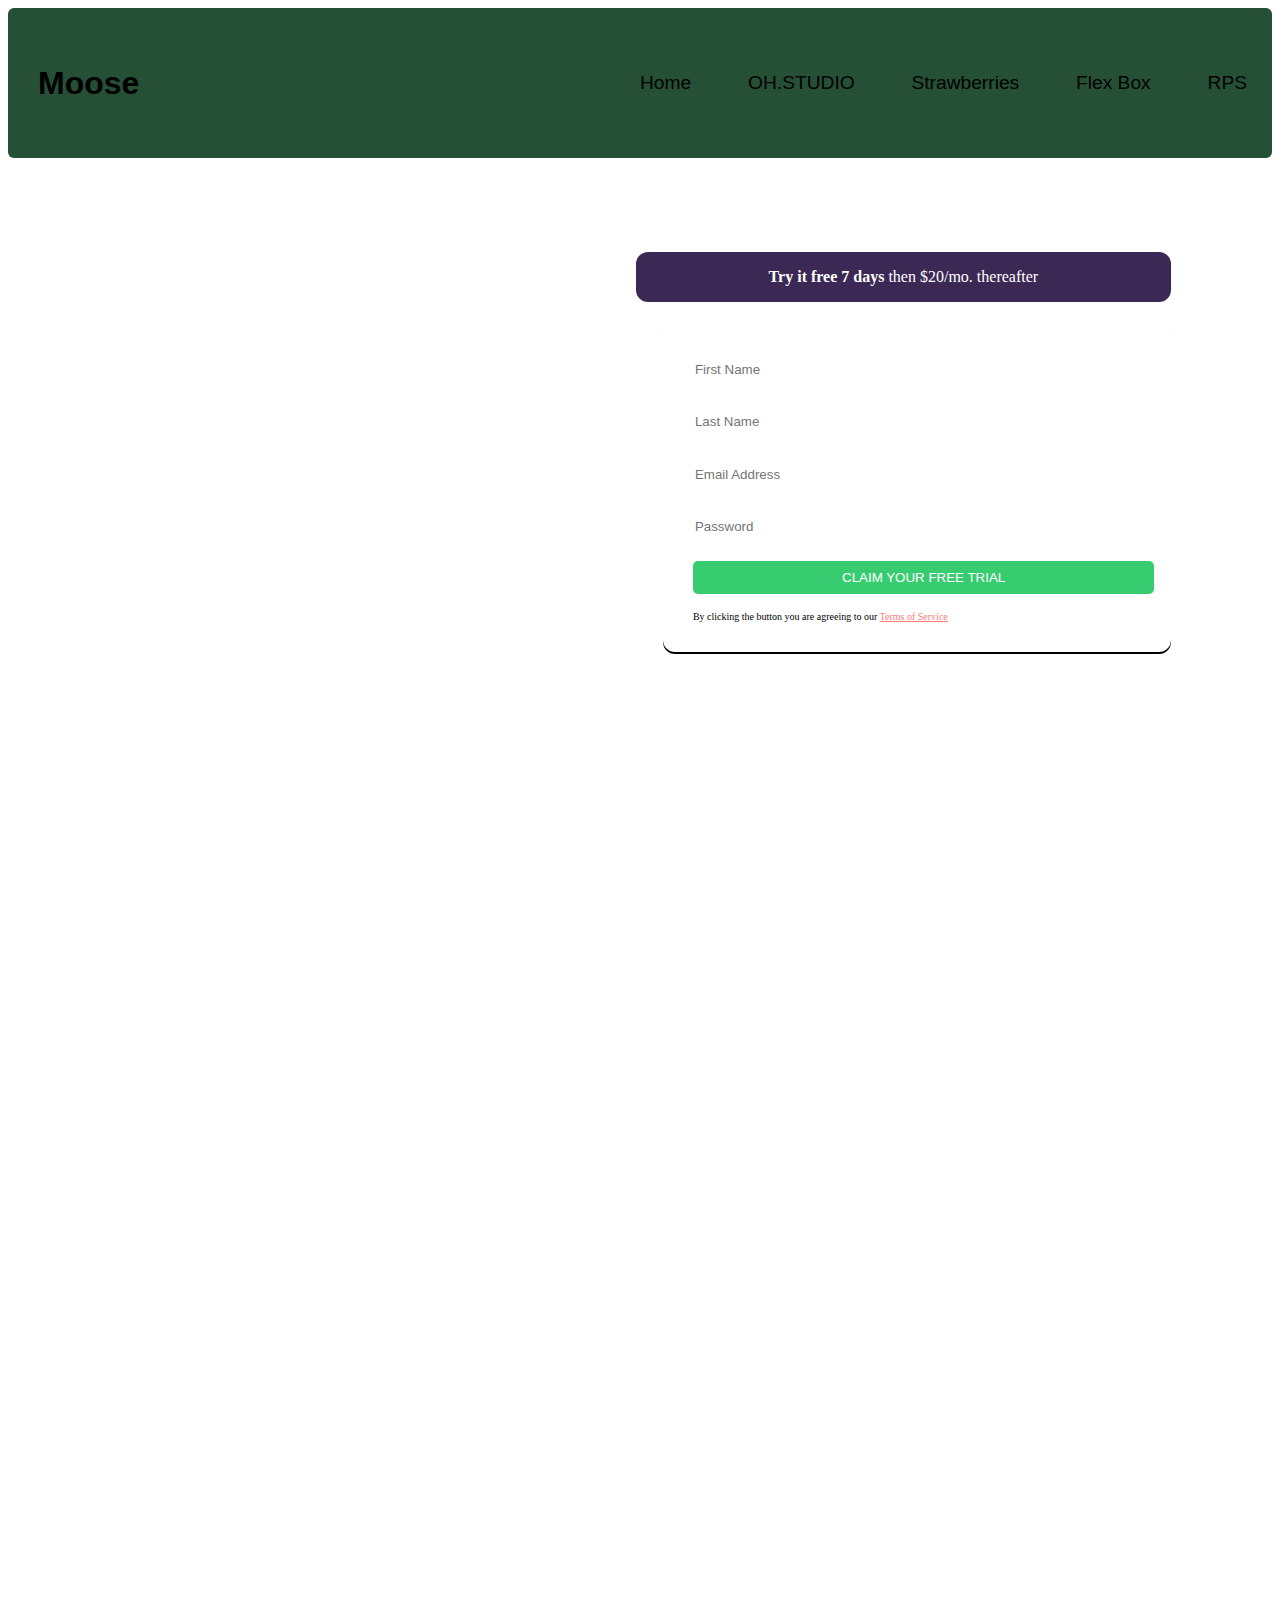
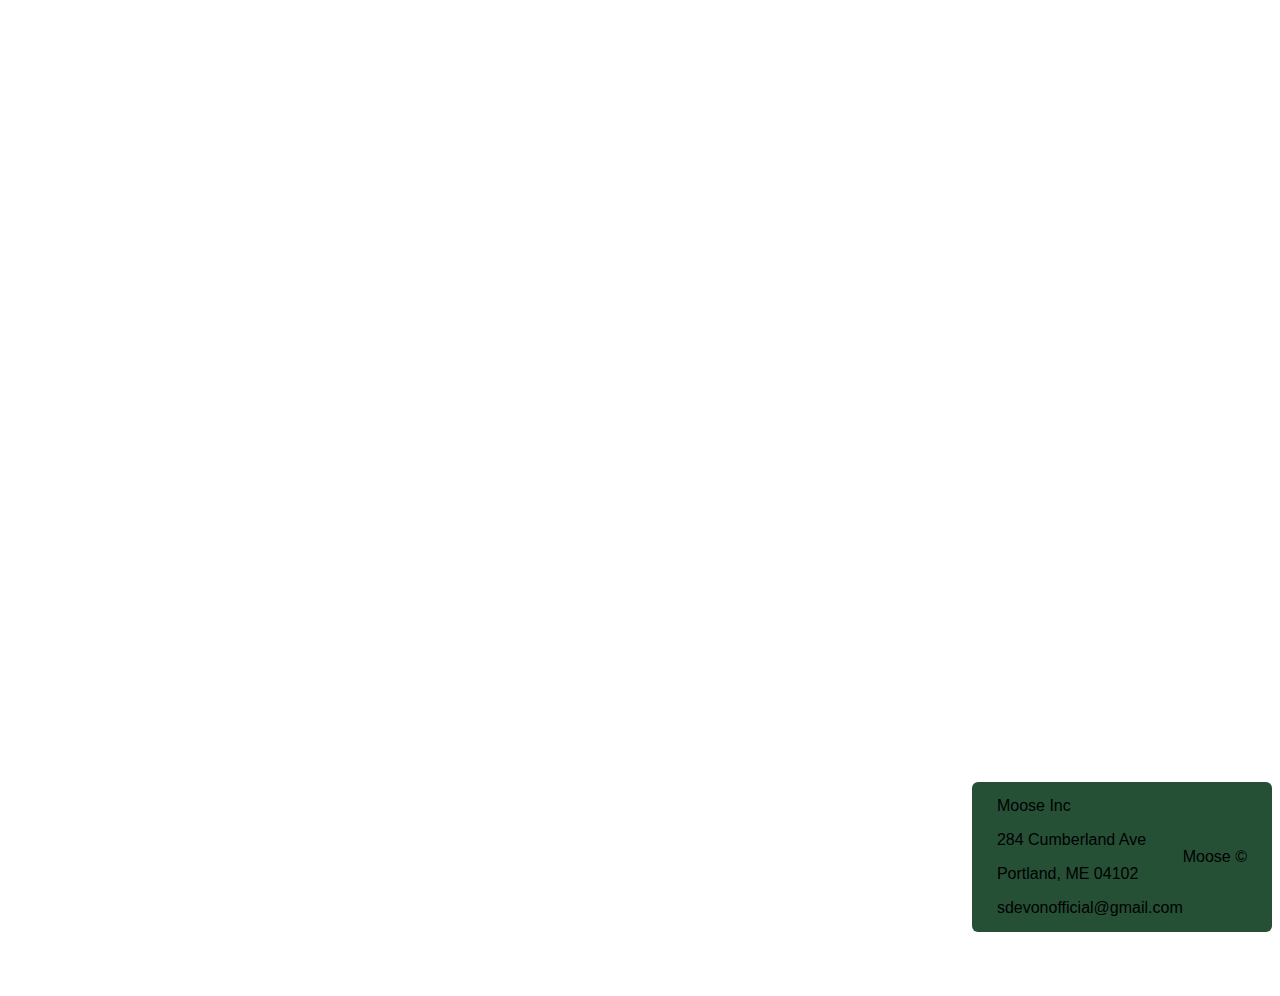
==== index.html @ e0a9e67e "yur" ====
<!DOCTYPE html>
<html lang="en">
<head>
     <meta charset="UTF-8">
     <meta name="viewport" content="width=device-width, initial-scale=1.0">
     <title>Home Page</title>
     <link rel="stylesheet" href="https://cdnjs.cloudflare.com/ajax/libs/font-awesome/6.4.2/css/all.min.css" integrity="sha512-z3gLpd7yknf1YoNbCzqRKc4qyor8gaKU1qmn+CShxbuBusANI9QpRohGBreCFkKxLhei6S9CQXFEbbKuqLg0DA==" crossorigin="anonymous" referrerpolicy="no-referrer" />
     <link rel="stylesheet" href="./css/index.css">
     <link href="https://fonts.googleapis.com/css2?family=Poppins:wght@400;500&display=swap" rel="stylesheet">
     <link href="https://fonts.googleapis.com/css2?family=Roboto:wght@300&family=Work+Sans:wght@600&display=swap" rel="stylesheet">
</head>
<body>
     <div class="header">
          <div class="home_title">
               <i class="fa-solid fa-gamepad"></i>
               <h1 class="letters">Moose</h1>
          </div>
          <div class="home_links">
               <a class="home_link" href="index.html">Home</a>
               <a class="home_link" href="html/ohstudio.html">OH.STUDIO</a>
               <a class="home_link" href="html/strawberry.html">Strawberries</a>
               <a class="home_link" href="html/flex-box.html">Flex Box</a>
               <a class="home_link" href="html/rps.html">RPS</a>
               <i class="fa-solid fa-bars hamburger"></i>
          </div>
     </div>
     <div class="menu">
          <div class="menu_links">
               <a class="menu_link" href="index.html">Home</a>
               <a class="menu_link" href="html/ohstudio.html">OH.STUDIO</a>
               <a class="menu_link" href="html/strawberry.html">Strawberries</a>
               <a class="menu_link" href="html/flex-box.html">Flex Box</a>
               <a class="menu_link" href="html/rps.html">RPS</a>
          </div>
     </div>

     <main>
          <!-- <div class="cards">
               <p class="title">
                    Reliable, efficient delivery 
               </p>
               <p class="title2">
                    Powered by Technology
               </p>
               <p class="sub_title">
                    Our Artificial Intelligence powered tools use millions of project data points to ensure that your project is successful
               </p>
               <div class="card_list">
                    <div class="card team">

                         <div class="card_title">Team Builder</div>
                         <div class="card_content">Scans our talent network to create the optimal team for your project</div>
                         <img class="card_img" src="./image/icon-team-builder.svg" alt="">
                    </div>
                    <div class="mid_cards">
                         <div class="card sup">

                              <div class="card_title">Supervisor</div>
                              <div class="card_content">Monitors activity to identify project roadblocks</div>
                              <img class="card_img" src="./image/icon-supervisor.svg" alt="">
                         </div>
                         <div class="card calc">
     
                              <div class="card_title">Calculator</div>
                              <div class="card_content">Uses data from past projects to provide better delivery estimates</div>
                              <img class="card_img" src="./image/icon-calculator.svg" alt="">
                         </div>
                    </div>
                    <div class="card karma">
     
                         <div class="card_title">Karma</div>
                         <div class="card_content">Regularly evaluates our talent to ensure quality</div>
                         <img class="card_img" src="./image/icon-karma.svg" alt="">
                    </div>
               </div>
          </div>

          <div class="frontend_mentor">
               <div class="questions">
                    <div class="title">
                         <img src="./image/icon-star.svg" alt="">
                         <span class="FAQs"><p>FAQs</p></span>
                    </div>
                    <div class="faq_box">
                         <div class="question">
                              <p>What is Frontend Mentor and how will it help me?</p>
                              <img src="./image/icon-plus.svg" alt="" class="plus faq_btn" id="0"><img src="./image/icon-minus.svg" class="faq_btn minus" id="0">
                         </div>
                         <p class="answer">Frontend Mentor offers realistic coding challenges to help developers improve their frontend coding skills with projects in HTML, CSS, and JavaScript. It's suitable for all levels and ideal for portfolio building. </p>
                    </div>
                    <div class="faq_box">
                         <div class="question">
                              <p>Is Frontend Mentor Free?</p>
                              <img src="./image/icon-plus.svg" alt="" class="plus faq_btn" id="1"><img src="./image/icon-minus.svg" class="faq_btn minus" id="1">
                         </div>
                         <p class="answer">Yes, Frontend Mentor offers both free and premium coding challenges, with the free option providing access to a range of projects suitable for all skill levels.                         </p>
                    </div>
                    <div class="faq_box">
                         <div class="question">
                              <p>Can I use Frontend Mentor projects in my portfolio?</p>
                              <img src="./image/icon-plus.svg" alt="" class="plus faq_btn" id="2"><img src="./image/icon-minus.svg" class="faq_btn minus" id="2">
                         </div>
                         <p class="answer">Yes, you can use projects completed on Frontend Mentor in your portfolio. It's an excellent way to showcase your skills to potential employers!                          </p>
                    </div>
                    <div class="faq_box">
                         <div class="question">
                              <p>How can I get help if I'm stuck on a challenge?</p>
                              <img src="./image/icon-plus.svg" alt="" class="plus faq_btn" id="3"><img src="./image/icon-minus.svg" class="faq_btn minus" id="3">
                         </div>
                         <p class="answer">The best place to get help is inside Frontend Mentor's Discord community. There's a help channel where you can ask questions and seek support from other community members.                         </p>
                    </div>
               </div>
               <script src="./java/faq.js"></script> -->
          <!-- </div>
          <div class="end"></div> -->

          <form action="">
               <div class="text_box">

               </div>
               <div class="trial">
                    <p><span class="bold">Try it free 7 days </span>then $20/mo. thereafter</p>
               </div>
               <div class="form_sheet">
                    <div class="first">
                         <input type="text" class="form_box" placeholder="First Name">
                    </div>
                    <div class="last">
                         <input type="text" class="form_box" placeholder="Last Name">
                    </div>
                    <div class="email">
                         <input type="text" class="form_box" placeholder="Email Address">
                    </div>
                    <div class="Password">
                         <input type="text" class="form_box" placeholder="Password">
                    </div>
                    <div class="submit">
                         <button class="submit_btn">CLAIM YOUR FREE TRIAL</button>
                    </div>
                    <p class="tos">By clicking the button you are agreeing to our <a href="" class="tos_link">Terms of Service</a></p>
               </div>
          </form>
     </main>

     <div class="footer header">
          <div class="footer_left">
               <p>Moose Inc</p>
               <p>284 Cumberland Ave</p>
               <p>Portland, ME 04102</p>
               <p>sdevonofficial@gmail.com</p>
          </div>
          <div class="footer_center">
               <p>Moose &copy;</p>
          </div>
          <div class="footer_right">
               <a href="https://github.com/SeaMoose6?tab=repositories"><i class="fa-brands fa-github"></i></a>
               <a href="https://www.instagram.com/accounts/login/"><i class="fa-brands fa-instagram"></i></a>
               <a href="https://discord.com/"><i class="fa-brands fa-discord"></i></a>
               <a href=""><i class="fa-brands fa-facebook"></i></a>
               <a href=""></a>
          </div>
     </div>
</body>
</html>
---- css/index.css ----
.header{
    display: flex;
    justify-content: space-between;
    height: 100px;
    background-color: rgb(37, 80, 54);
    padding: 25px;
    font-family: Arial, Helvetica, sans-serif;
    border-radius: 6px;
    color: black;
    margin-bottom: 4em;
}
.hamburger{
    display: none;
}
.menu{
    display: none;
    background-color: rgb(48, 83, 62);
    margin: 5px;
}
.menu_links{
    display: flex;
    align-items: center;
    justify-content: space-between;
    flex-direction: column;
    font-size: x-large;
}
.menu_link{
    margin: 0.5em;
    color: black;
    text-decoration: none;
    font-weight: bold;
}
.menu_link:hover{
    color: greenyellow;
    box-shadow: 10px 5px 5px black;
}
i{
    font-size: xx-large;
}
.home_title{
    display: flex;
    border: 5px black;
    align-items: center;
    width: 50%;
}
.letters{
    margin-left: 5px;
}
.home_links{
    display: flex;
    align-items: center;
    width: 50%;
    justify-content: space-between;
    font-size: larger;
}
main{
    height: 85em;
    margin-bottom: 800px;
}
.cards{
    font-family: 'Poppins', sans-serif;
    color:  #4c4e61;
}
.title, .title2{
    display: flex;
    justify-content: center;
    text-align: center;
    font-size: xx-large;
    margin: 0;
}
.title2{
    color: rgb(41, 41, 46);
    font-weight: bold;
}
.sub_title{
    display: flex;
    justify-content: center;
    text-align: center;
    color: #a3a5ae;
}
.card{
    padding: 15px;
    width: 300px;
    height: 14em;
    position: relative;
    align-self: center;
    border-radius: 12px;
    box-shadow: 4px 10px 4px 4px rgb(201, 199, 199);
    margin: 10px;
}
.card_title{
    color: rgb(41, 41, 46);
    font-weight: bold;
    font-size: x-large;
    margin-top: 1em;
}
.card_content{
    font-weight: 50;
}
.card_img{
    position: absolute;
    justify-self: right;
    right: 1em;
    margin: 1em;
}
.card_list{
    display: flex;
    flex-direction: row;
    justify-content: center;
}
.team{
    border-top: 5px solid #ea5353;
}
.sup{
    border-top: 5px solid #45d3d3;
}
.calc{
    border-top: 5px solid #549ef2;
}
.karma{
    border-top: 5px solid #fcaf4a;

}
.frontend_mentor{
    background-color: black;
    background-image: url("/image/background.svg");
    height: 22vh;
    display: flex;
    justify-content: center;
    align-items: center;
    font-family: 'Work Sans', sans-serif;
    position: relative;
}
.end{
    height: 80vh;
    background-color: #f7daeb;
}
.title{
    display: flex;
    flex-direction: row;
}
.FAQs{
    margin-left: 1em;
    font-size: xx-large;
    font-weight: bold;
}
.questions{
    position: fixed;
    background-color: white;
    border-radius: 12px;
    margin: 5%;
    position: absolute;
    top: 15vh;
    width: 70%;
    color: #221524;
}
.question{
    display: flex;
    flex-direction: row;
    justify-content: space-between;
    margin: 2%;
}
.answer{
    margin: 2%;
    display: none;
    color: #7a697d;
}
.minus{
    display: none;
}
.faq_btn{
    border-radius: 50%;
    width: 8vw;
    height: 8vh;
}
.footer{
    display: flex;
    align-items: center;
    justify-self: end;
    font-family: Arial, Helvetica, sans-serif;
}
.home_link{
    text-decoration: none;
    color: black;
}
.home_link:hover{
    color: greenyellow;
    box-shadow: 10px 5px 5px black;
}
:root {
    --primary-red: hsl(0, 100%, 74%);
}
form{
    position: relative;
    background-color: var(--primary-red);
    background-image: url(/image/bg-intro-desktop.png);
}
.trial{
    position: absolute;
    display: flex;
    right: 8%;
    width: 41.8vw;
    top: 30px;
    border-radius: 12px;
    justify-content: center;
    margin-bottom: 0;
    color: white;
    background-color: #3b2855;
    box-shadow: 2px 2px;
    box-shadow: #000000;
}
.bold{
    font-weight: bold;
}
.form_sheet{
    position: absolute;
    display: flex;
    right: 8%;
    top: 100px;
    width: 35vw;
    height: 30vh;
    border-radius: 12px;
    padding: 30px;
    flex-direction: column;
    justify-content: space-between;
    align-content: center;
    box-shadow: 0 2px 0 0 ;
}
.form_box{
    width: 100%;
    height: 2.5em;
    border-radius: 5px;
    border: gray;
}
.submit_btn{
    width: 103%;
    height: 2.5em;
    margin-bottom: 0;
    background-color: hsl(143, 59%, 51%);
    color: white;
    border-radius: 5px;
    border: none;
    box-shadow: 0 2px 0 0;
}
.tos{
    font-size: x-small;
    justify-self: center;
    margin: 0;
}
.tos_link{
    color: hsl(0, 100%, 74%);
}
@media (max-width: 1020px){
    .home_links{
        justify-content: right;
    }
    .hamburger{
        display: block;
    }
    .home_link{
        display: none;
    }
}
@media (max-width: 800px){
    .card_list{
        flex-direction: column;
    }
    .mid_cards{
        align-self: center;
    }
}
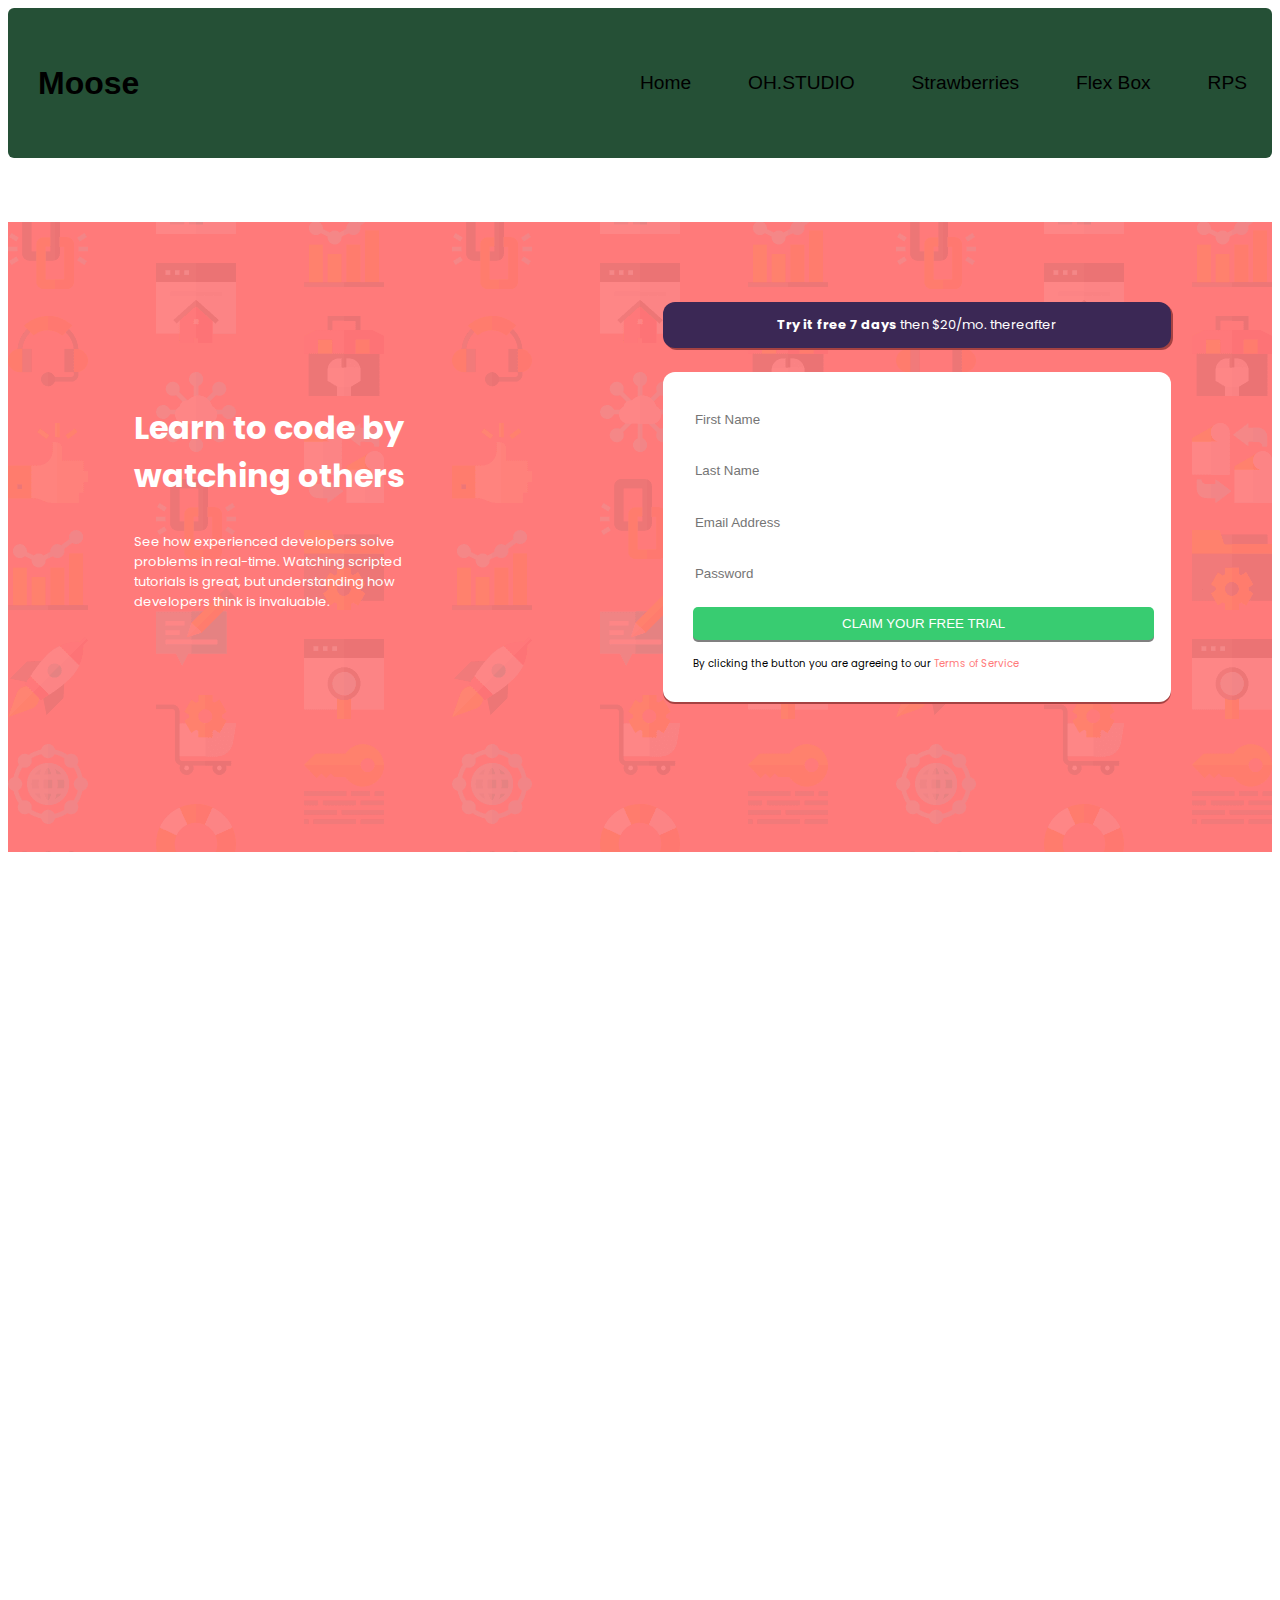
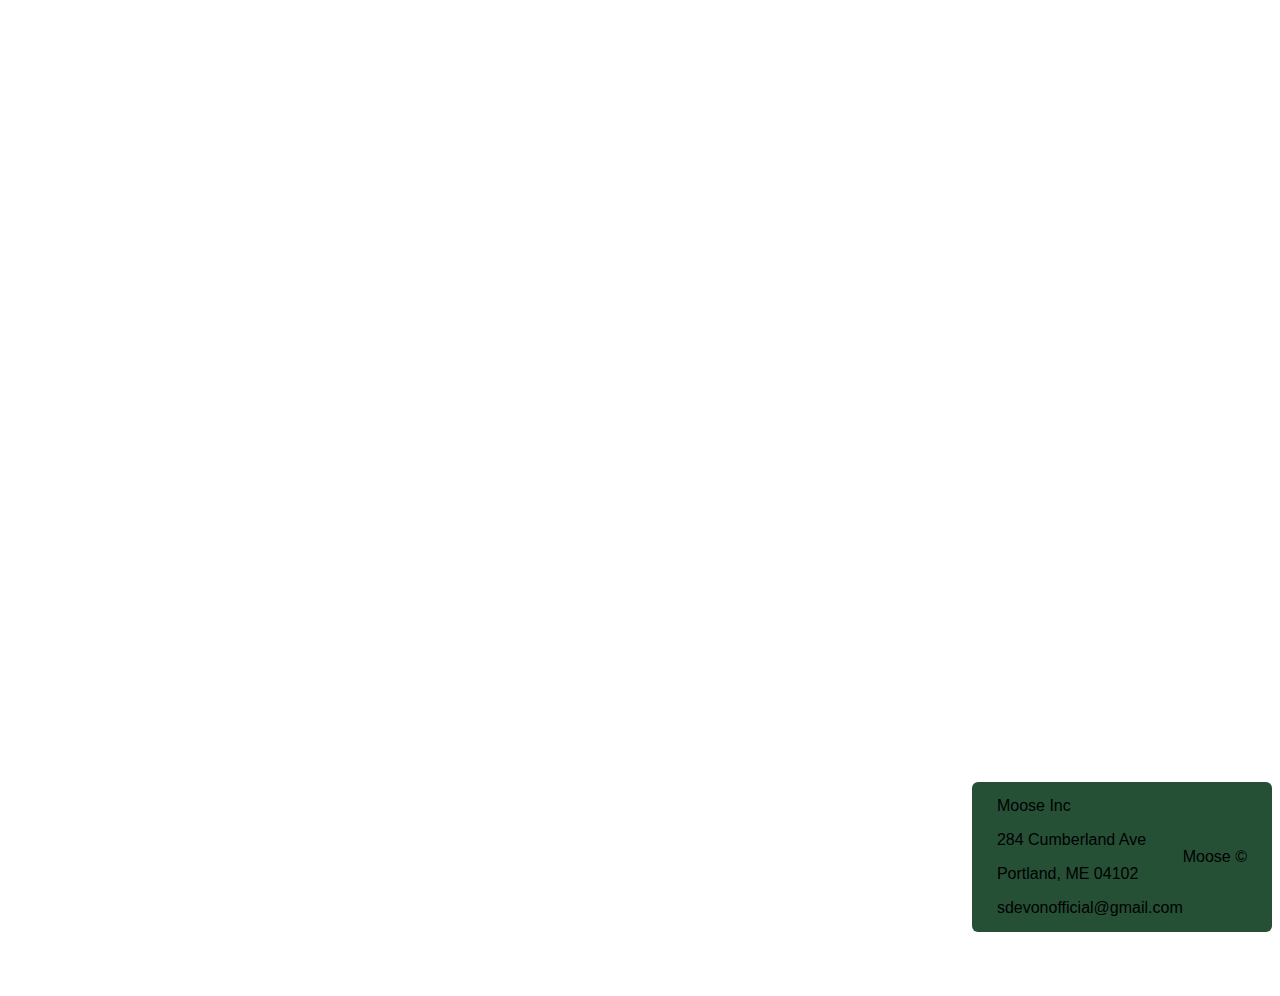
==== commit 3d1102eb: "yur" ====
--- a/index.html
+++ b/index.html
@@ -8,6 +8,7 @@
      <link rel="stylesheet" href="./css/index.css">
      <link href="https://fonts.googleapis.com/css2?family=Poppins:wght@400;500&display=swap" rel="stylesheet">
      <link href="https://fonts.googleapis.com/css2?family=Roboto:wght@300&family=Work+Sans:wght@600&display=swap" rel="stylesheet">
+
 </head>
 <body>
      <div class="header">
@@ -114,8 +115,10 @@
           <!-- </div>
           <div class="end"></div> -->
 
-          <form action="">
+          <form>
                <div class="text_box">
+                    <p class="lrg">Learn to code by watching others</p>
+                    <p class="sml">See how experienced developers solve problems in real-time. Watching scripted tutorials is great, but understanding how developers think is invaluable.</p>
 
                </div>
                <div class="trial">
@@ -123,16 +126,16 @@
                </div>
                <div class="form_sheet">
                     <div class="first">
-                         <input type="text" class="form_box" placeholder="First Name">
+                         <input type="text" class="form_box" placeholder="First Name" required>
                     </div>
                     <div class="last">
-                         <input type="text" class="form_box" placeholder="Last Name">
+                         <input type="text" class="form_box" placeholder="Last Name" required>
                     </div>
                     <div class="email">
-                         <input type="text" class="form_box" placeholder="Email Address">
+                         <input type="text" class="form_box" placeholder="Email Address" required>
                     </div>
                     <div class="Password">
-                         <input type="text" class="form_box" placeholder="Password">
+                         <input type="text" class="form_box" placeholder="Password" required>
                     </div>
                     <div class="submit">
                          <button class="submit_btn">CLAIM YOUR FREE TRIAL</button>
--- a/css/index.css
+++ b/css/index.css
@@ -194,29 +194,50 @@
     position: relative;
     background-color: var(--primary-red);
     background-image: url(/image/bg-intro-desktop.png);
+    height: 70vh;
+    font-family: 'Poppins', sans-serif;
 }
 .trial{
     position: absolute;
     display: flex;
     right: 8%;
-    width: 41.8vw;
-    top: 30px;
+    width: 35vw;
+    padding-left: 30px;
+    padding-right: 30px;
+    top: 80px;
     border-radius: 12px;
     justify-content: center;
     margin-bottom: 0;
+    color: rgb(255, 255, 255);
+    background-color: #3b2855;
+    box-shadow: 2px 2px rgb(165, 66, 66);
+    font-size: small;
+}
+.trial:hover{
+    cursor: pointer;
+}
+.bold{
+    font-weight: bold;
+}
+.text_box{
+    position: absolute;
+    top: 150px;
+    left: 10%;
+    width: 300px;
     color: white;
-    background-color: #3b2855;
-    box-shadow: 2px 2px;
-    box-shadow: #000000;
-}
-.bold{
-    font-weight: bold;
+}
+.lrg{
+    font-size: xx-large;
+    font-weight: bold;
+}
+.sml{
+    font-size: small;
 }
 .form_sheet{
     position: absolute;
     display: flex;
     right: 8%;
-    top: 100px;
+    top: 150px;
     width: 35vw;
     height: 30vh;
     border-radius: 12px;
@@ -224,7 +245,8 @@
     flex-direction: column;
     justify-content: space-between;
     align-content: center;
-    box-shadow: 0 2px 0 0 ;
+    box-shadow: 0 2px 0 0 rgb(165, 66, 66);
+    background-color: white;
 }
 .form_box{
     width: 100%;
@@ -240,7 +262,10 @@
     color: white;
     border-radius: 5px;
     border: none;
-    box-shadow: 0 2px 0 0;
+    box-shadow: 0 2px 0 0 grey;
+}
+.submit_btn:hover{
+    cursor: pointer;
 }
 .tos{
     font-size: x-small;
@@ -249,6 +274,10 @@
 }
 .tos_link{
     color: hsl(0, 100%, 74%);
+    text-decoration: none;
+}
+.tos_link:hover{
+    text-decoration: underline;
 }
 @media (max-width: 1020px){
     .home_links{
@@ -268,4 +297,35 @@
     .mid_cards{
         align-self: center;
     }
-}
+    .form_sheet{
+        position: relative;
+        right: 0;
+        top: 0;
+        width: 70%;
+    }
+    .trial{
+        position: relative;
+        right: 0;
+        top: 0;
+        width: 70%;
+    }
+    .text_box{
+        position: relative;
+        left: 0;
+        top: 0;
+        width: 80vw;
+        display: flex;
+        flex-direction: column;
+        align-items: center;
+        text-align: center;
+    }
+    form{
+        display: flex;
+        flex-direction: column;
+        position: relative;
+        justify-content: center;
+        align-items: center;
+        height: 100vh;
+        margin: 0;
+    }
+}
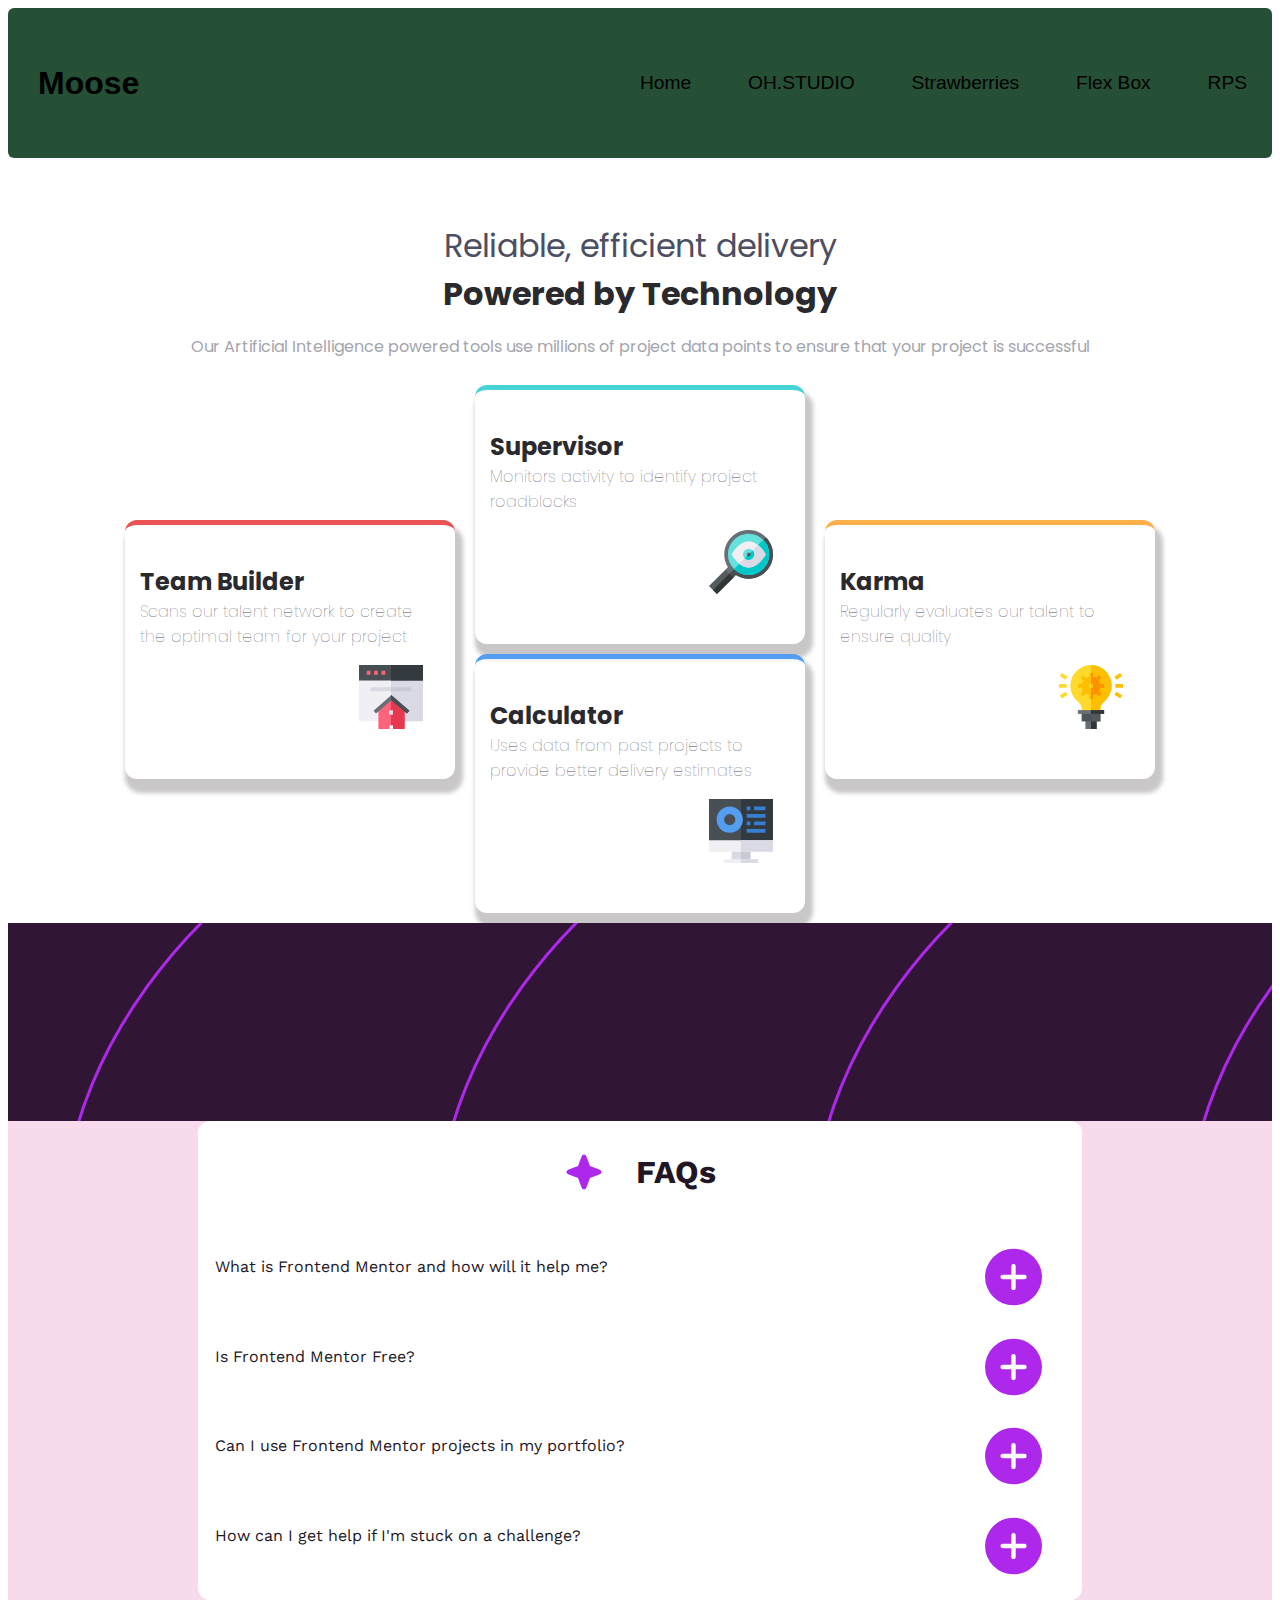
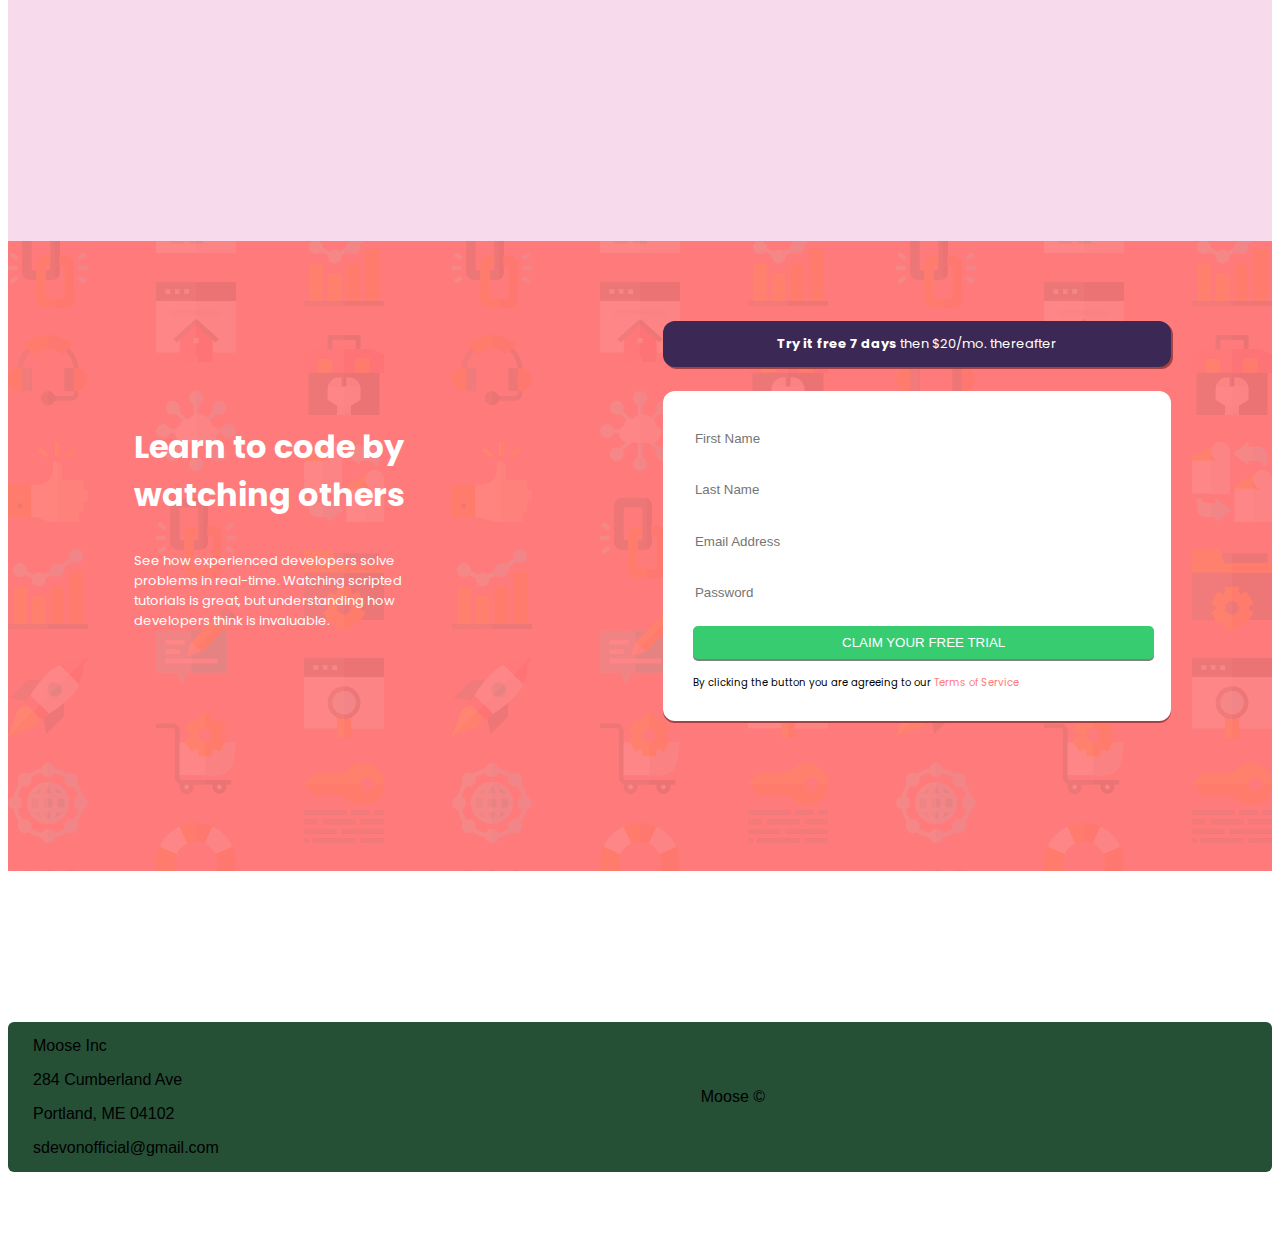
==== commit cf020f46: "hi" ====
--- a/index.html
+++ b/index.html
@@ -36,7 +36,7 @@
      </div>
 
      <main>
-          <!-- <div class="cards">
+          <div class="cards">
                <p class="title">
                     Reliable, efficient delivery 
                </p>
@@ -111,15 +111,14 @@
                          <p class="answer">The best place to get help is inside Frontend Mentor's Discord community. There's a help channel where you can ask questions and seek support from other community members.                         </p>
                     </div>
                </div>
-               <script src="./java/faq.js"></script> -->
-          <!-- </div>
-          <div class="end"></div> -->
+               <script src="./java/faq.js"></script>
+          </div>
+          <div class="end"></div>
 
           <form>
                <div class="text_box">
                     <p class="lrg">Learn to code by watching others</p>
                     <p class="sml">See how experienced developers solve problems in real-time. Watching scripted tutorials is great, but understanding how developers think is invaluable.</p>
-
                </div>
                <div class="trial">
                     <p><span class="bold">Try it free 7 days </span>then $20/mo. thereafter</p>
@@ -132,7 +131,7 @@
                          <input type="text" class="form_box" placeholder="Last Name" required>
                     </div>
                     <div class="email">
-                         <input type="text" class="form_box" placeholder="Email Address" required>
+                         <input type="email" class="form_box" placeholder="Email Address" required>
                     </div>
                     <div class="Password">
                          <input type="text" class="form_box" placeholder="Password" required>
--- a/css/index.css
+++ b/css/index.css
@@ -54,7 +54,7 @@
     font-size: larger;
 }
 main{
-    height: 85em;
+    height: 100em;
     margin-bottom: 800px;
 }
 .cards{
@@ -176,7 +176,6 @@
 .footer{
     display: flex;
     align-items: center;
-    justify-self: end;
     font-family: Arial, Helvetica, sans-serif;
 }
 .home_link{
@@ -192,6 +191,7 @@
 }
 form{
     position: relative;
+    display: block;
     background-color: var(--primary-red);
     background-image: url(/image/bg-intro-desktop.png);
     height: 70vh;
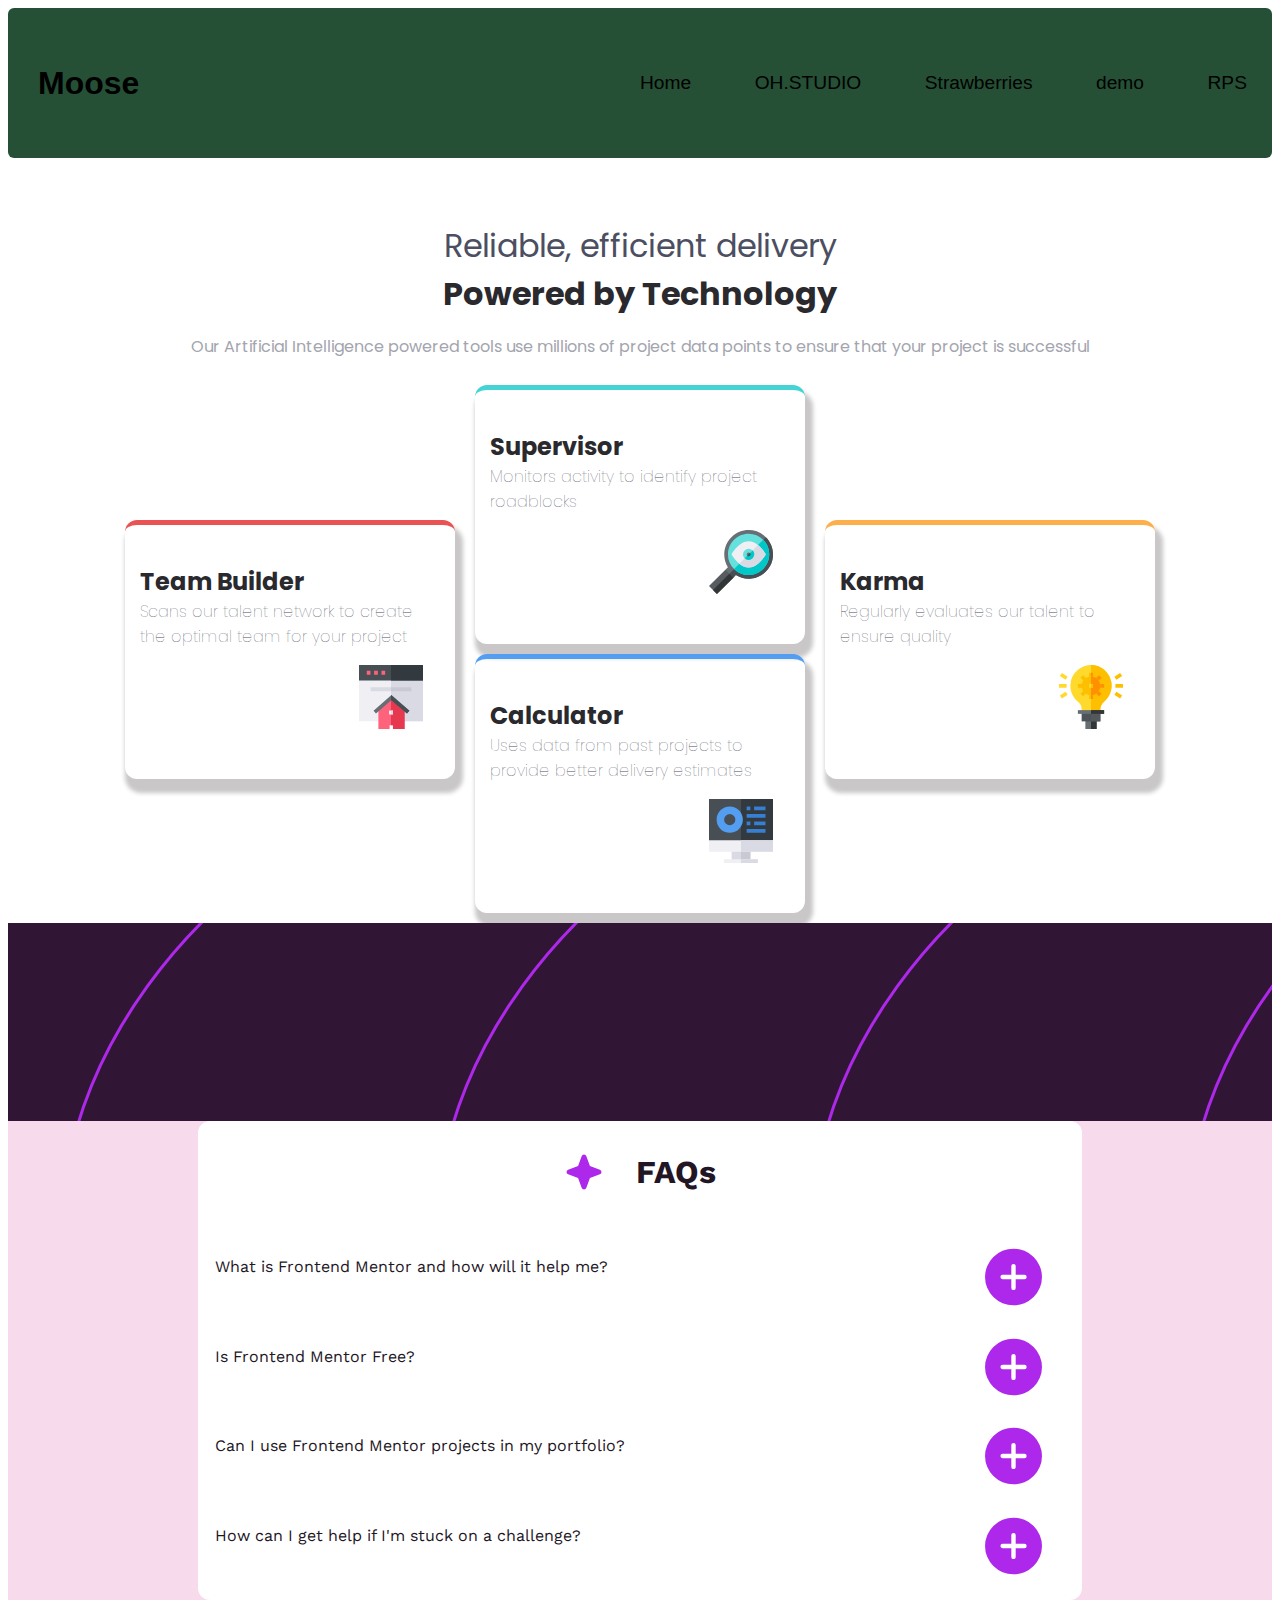
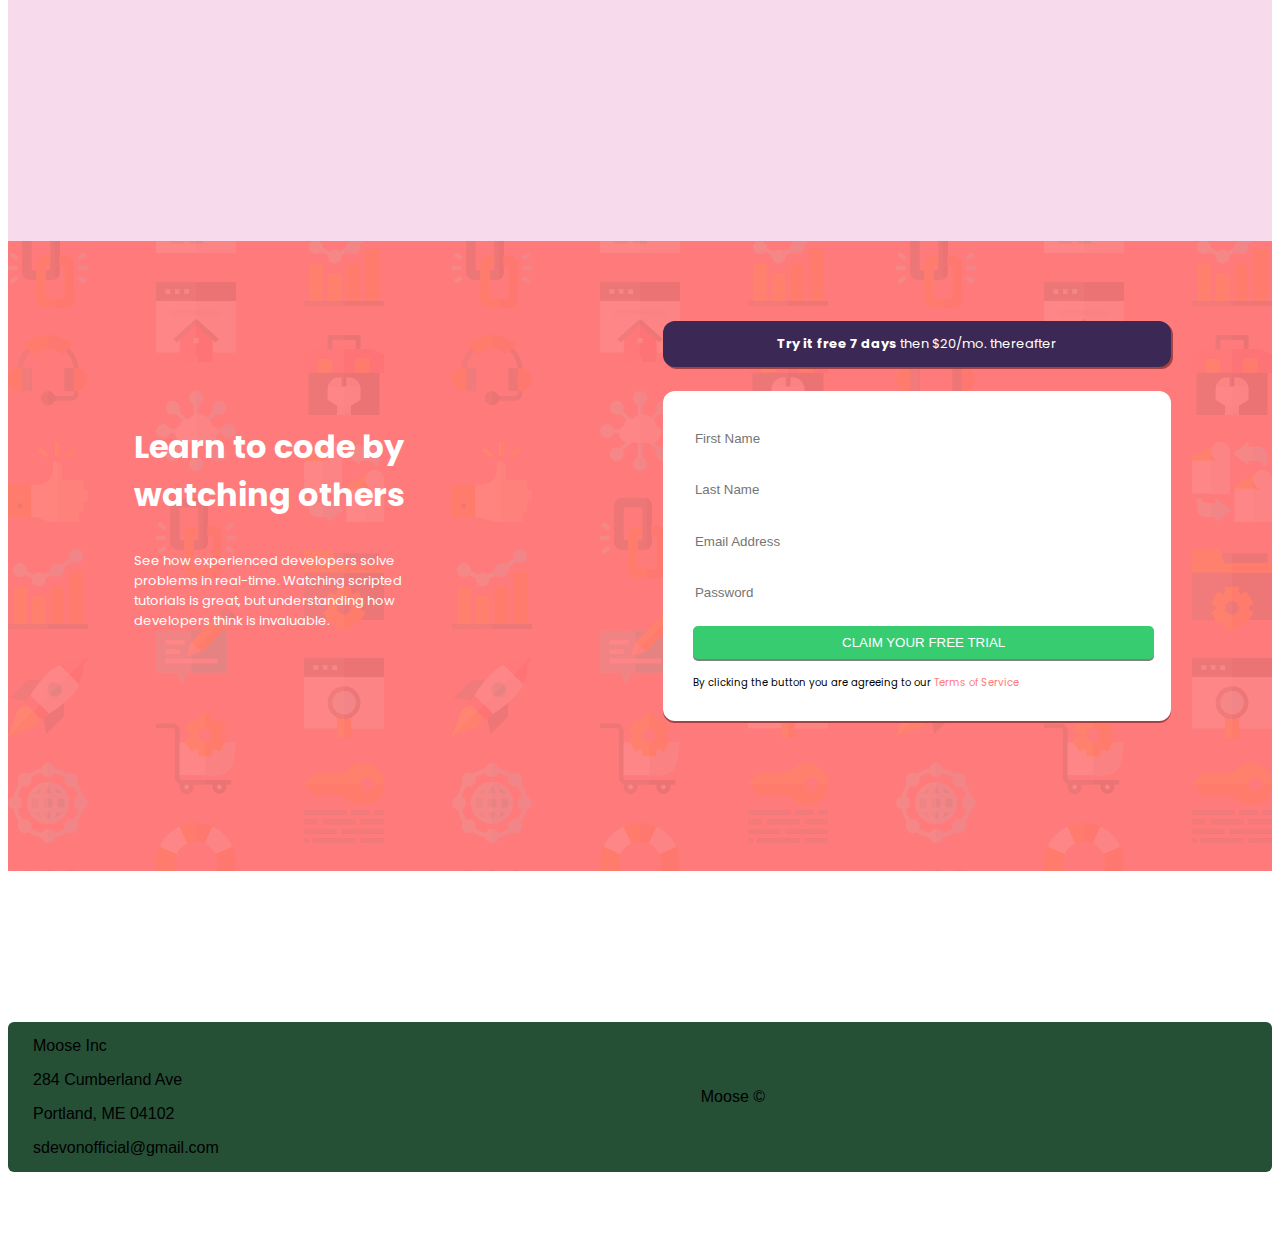
==== commit 6f997285: "demo" ====
--- a/index.html
+++ b/index.html
@@ -20,7 +20,7 @@
                <a class="home_link" href="index.html">Home</a>
                <a class="home_link" href="html/ohstudio.html">OH.STUDIO</a>
                <a class="home_link" href="html/strawberry.html">Strawberries</a>
-               <a class="home_link" href="html/flex-box.html">Flex Box</a>
+               <a class="home_link" href="html/demo.html">demo</a>
                <a class="home_link" href="html/rps.html">RPS</a>
                <i class="fa-solid fa-bars hamburger"></i>
           </div>
@@ -30,7 +30,7 @@
                <a class="menu_link" href="index.html">Home</a>
                <a class="menu_link" href="html/ohstudio.html">OH.STUDIO</a>
                <a class="menu_link" href="html/strawberry.html">Strawberries</a>
-               <a class="menu_link" href="html/flex-box.html">Flex Box</a>
+               <a class="menu_link" href="html/demo.html">demo</a>
                <a class="menu_link" href="html/rps.html">RPS</a>
           </div>
      </div>
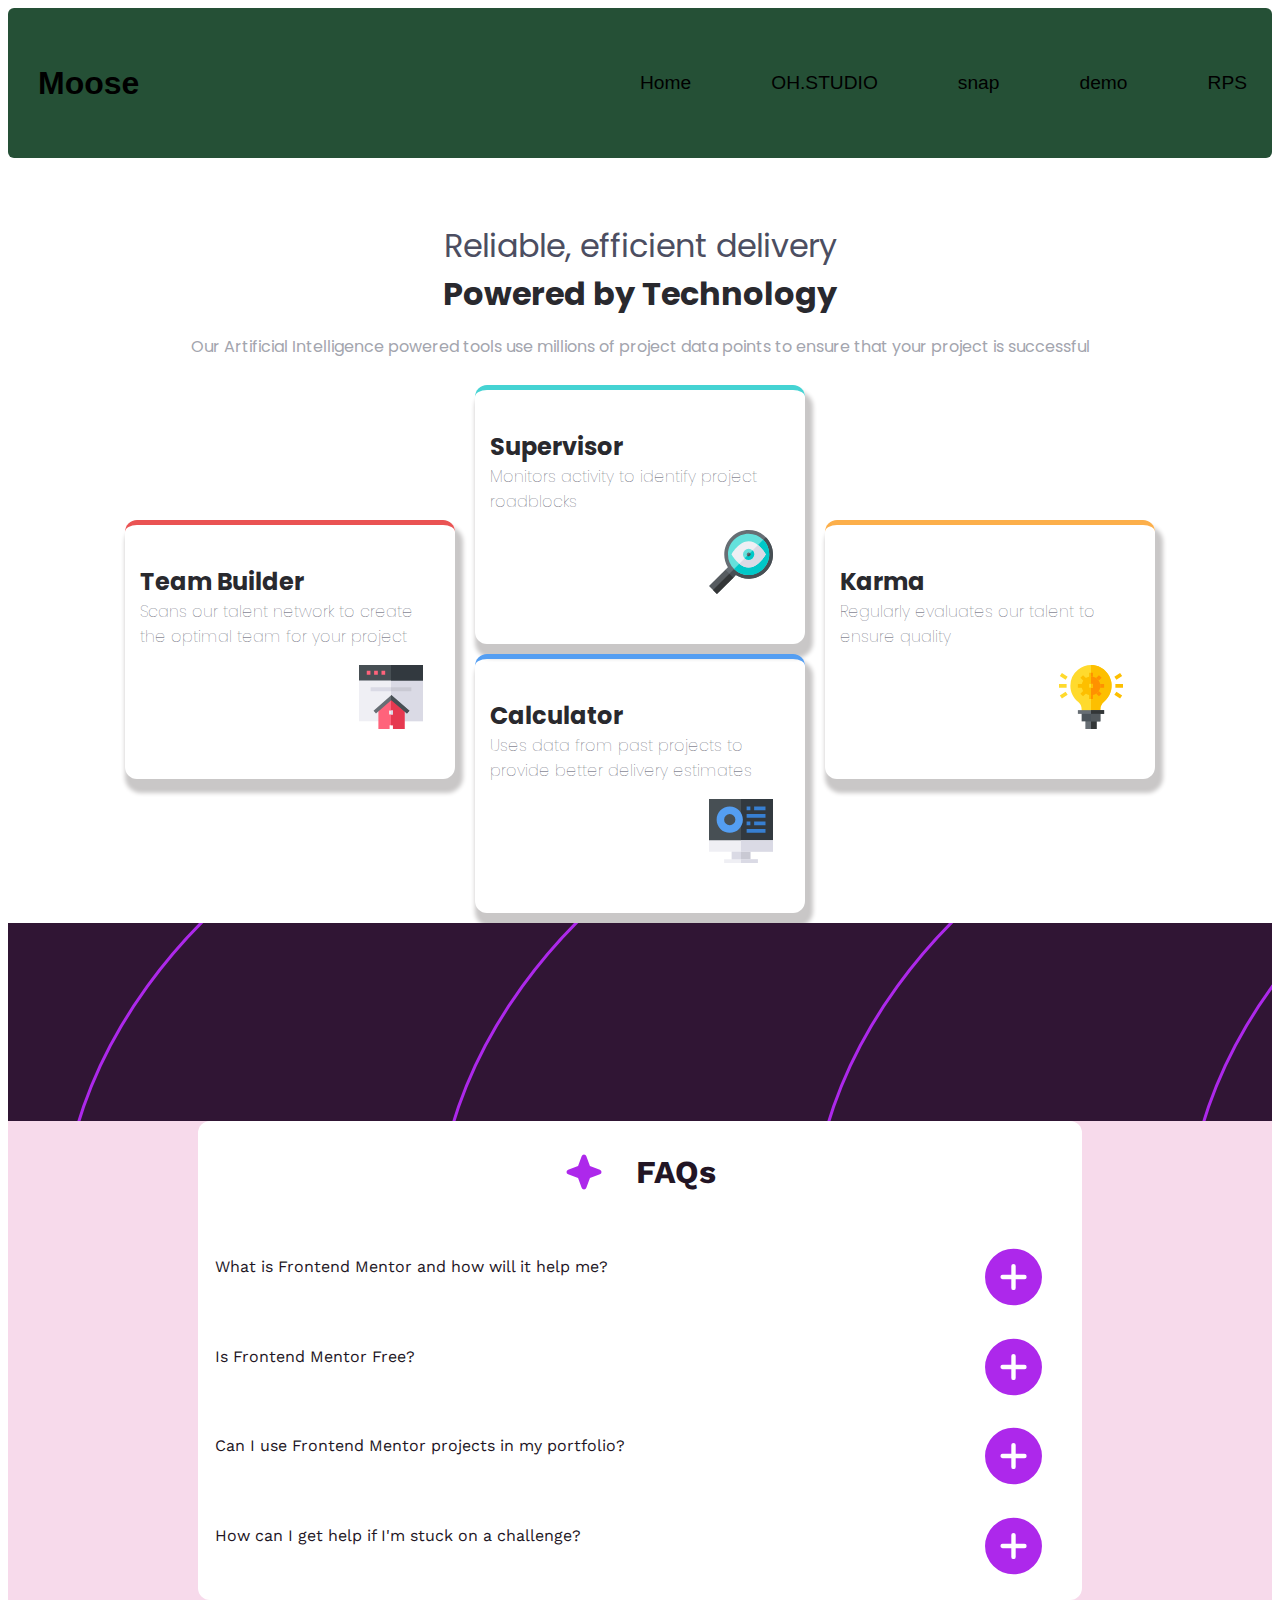
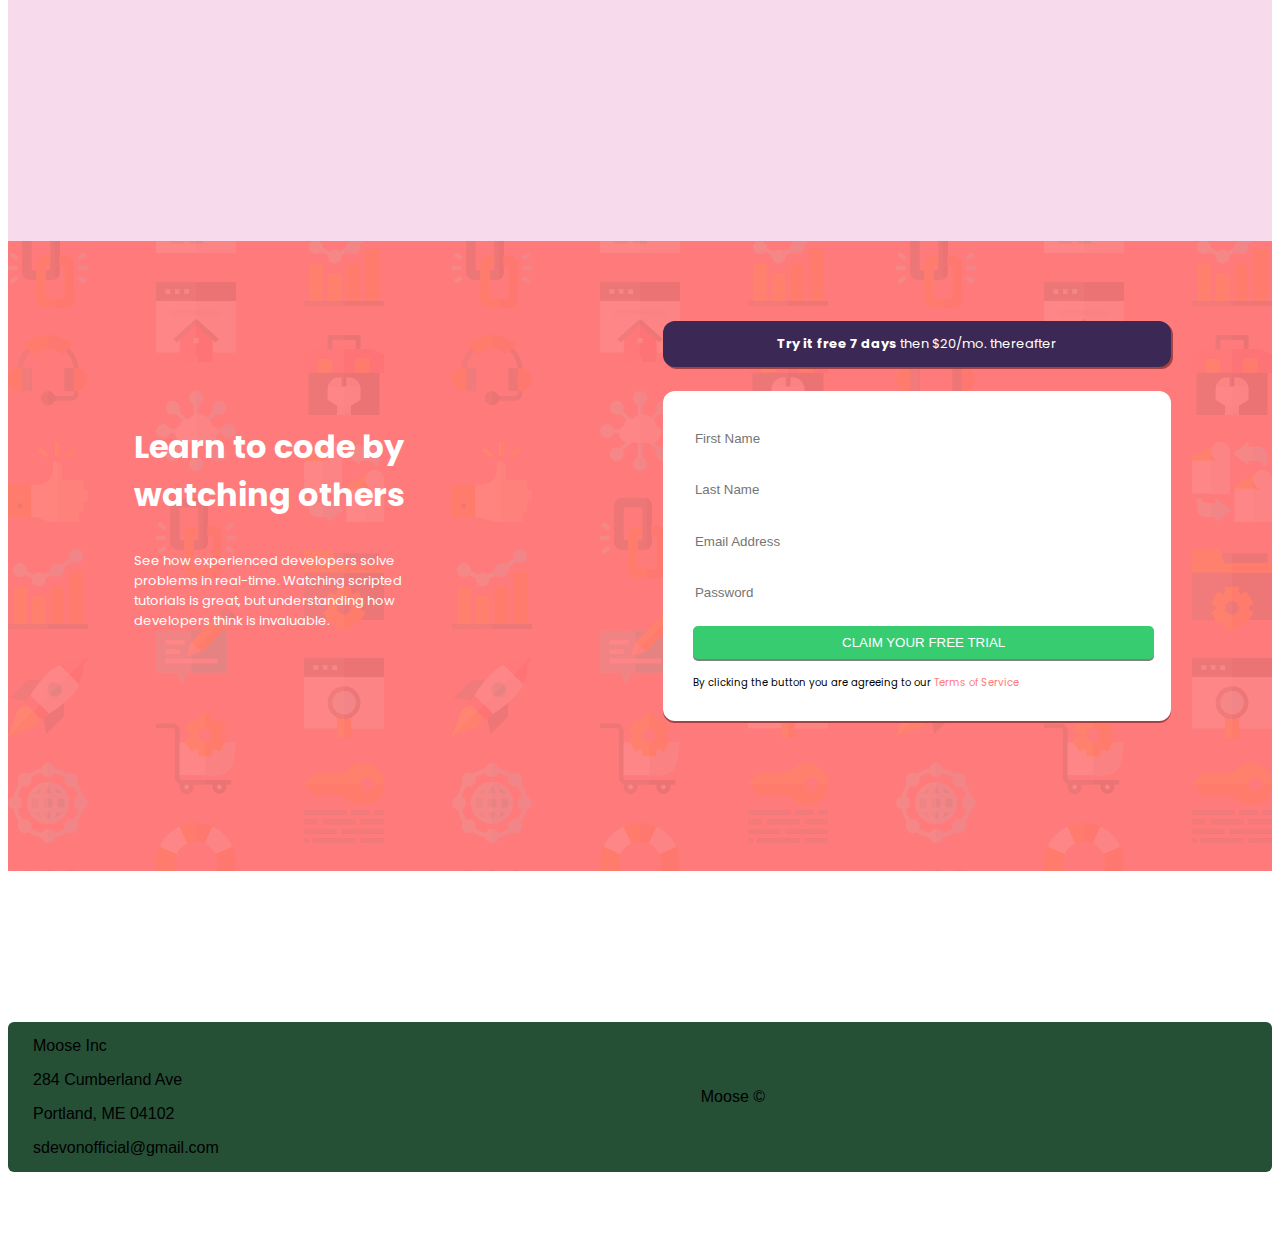
==== commit c4dec17c: "menu added" ====
--- a/index.html
+++ b/index.html
@@ -19,7 +19,7 @@
           <div class="home_links">
                <a class="home_link" href="index.html">Home</a>
                <a class="home_link" href="html/ohstudio.html">OH.STUDIO</a>
-               <a class="home_link" href="html/strawberry.html">Strawberries</a>
+               <a class="home_link" href="html/snap.html">snap</a>
                <a class="home_link" href="html/demo.html">demo</a>
                <a class="home_link" href="html/rps.html">RPS</a>
                <i class="fa-solid fa-bars hamburger"></i>
@@ -29,7 +29,7 @@
           <div class="menu_links">
                <a class="menu_link" href="index.html">Home</a>
                <a class="menu_link" href="html/ohstudio.html">OH.STUDIO</a>
-               <a class="menu_link" href="html/strawberry.html">Strawberries</a>
+               <a class="menu_link" href="html/snap.html">snap</a>
                <a class="menu_link" href="html/demo.html">demo</a>
                <a class="menu_link" href="html/rps.html">RPS</a>
           </div>
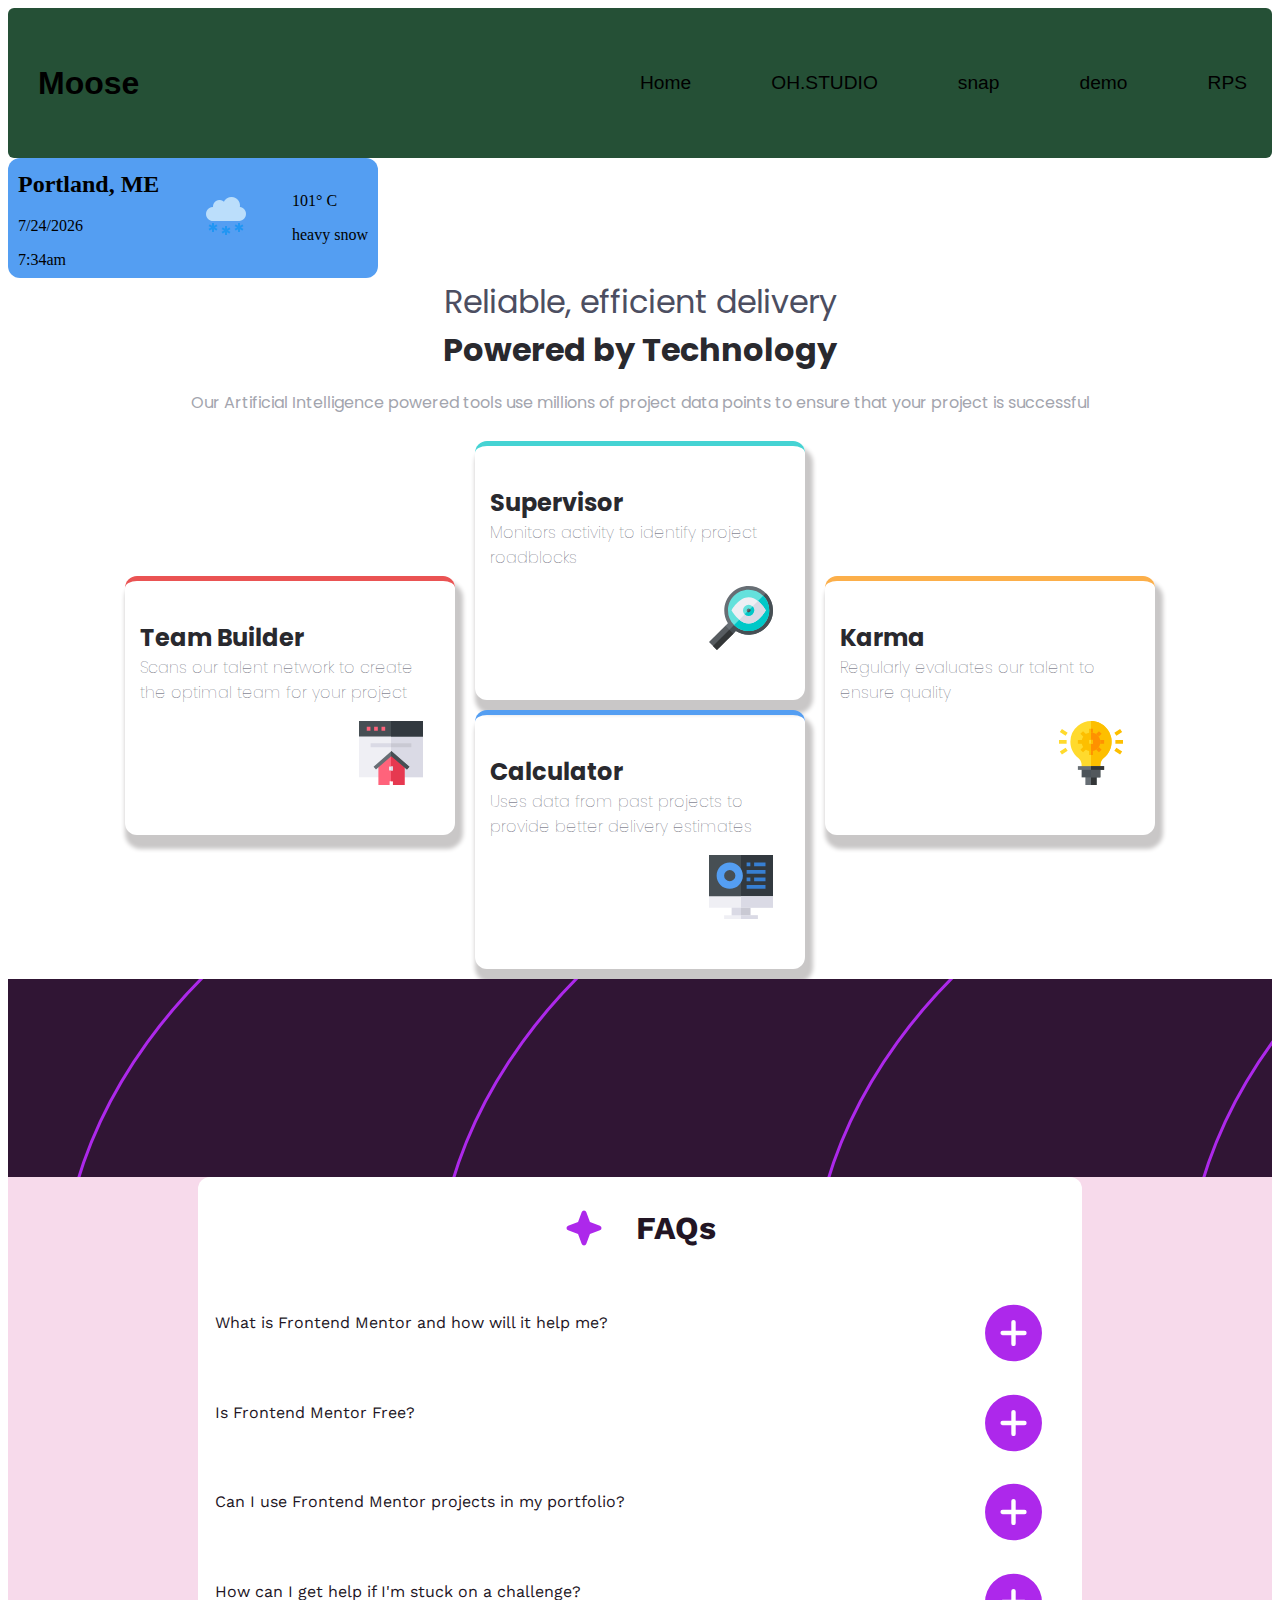
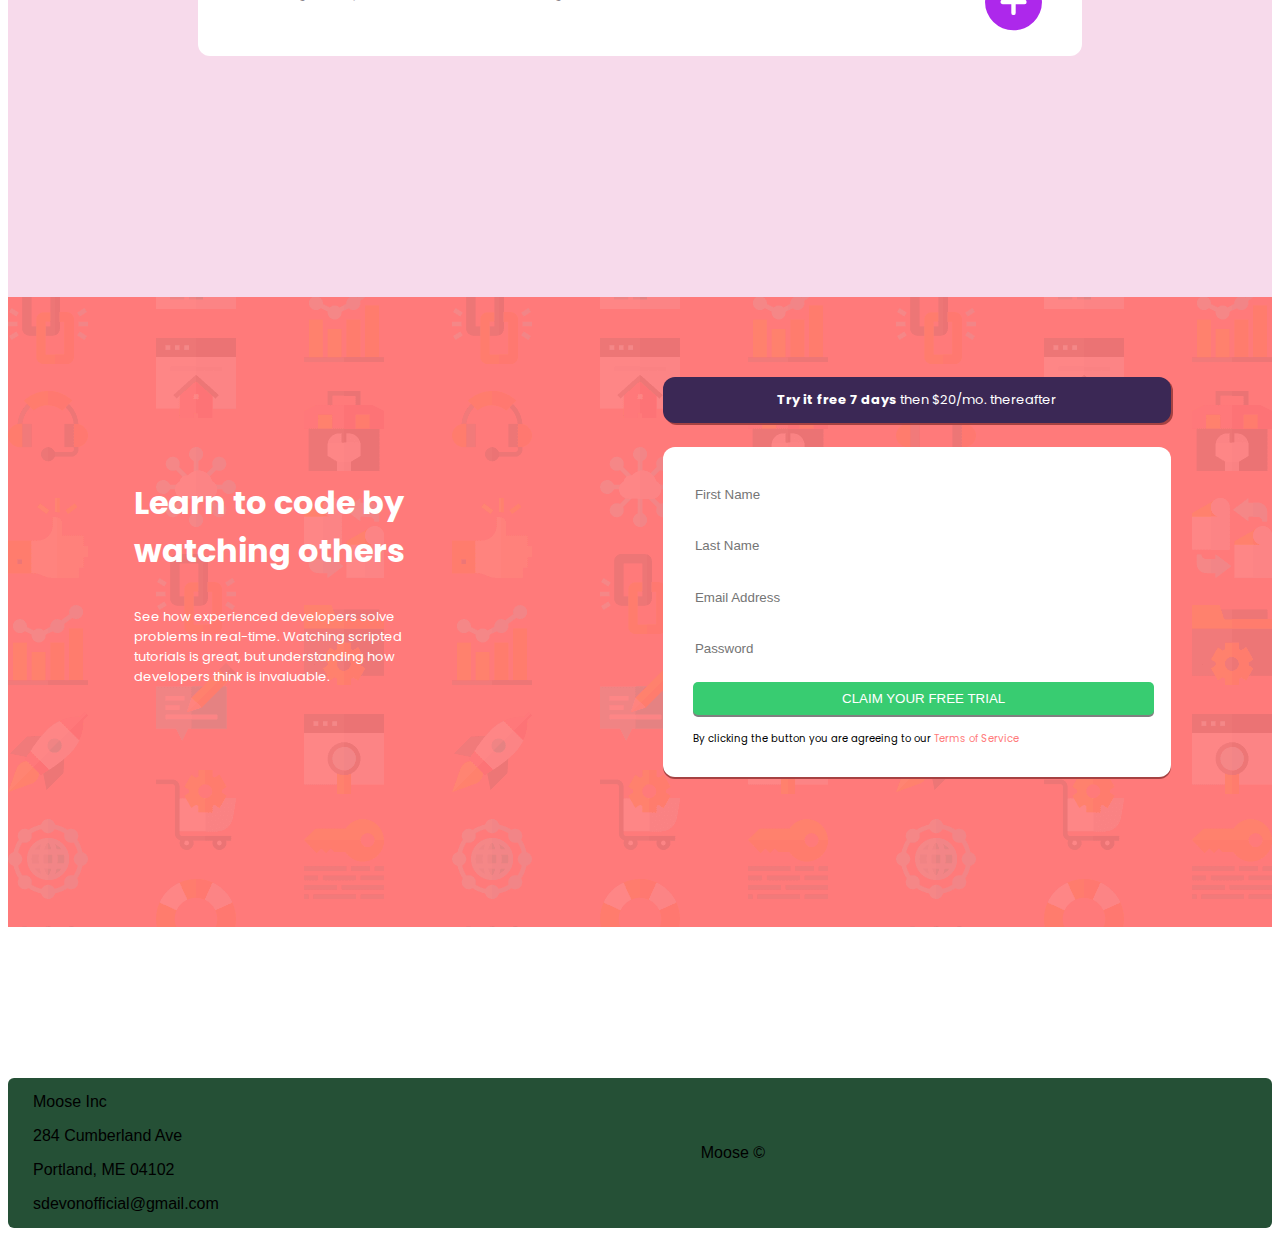
==== commit 5d59c515: "weather" ====
--- a/index.html
+++ b/index.html
@@ -34,6 +34,26 @@
                <a class="menu_link" href="html/rps.html">RPS</a>
           </div>
      </div>
+
+     <div class="weather">
+          <div class="loco">
+               <h2><span class="city"></span>, <span class="state"></span></h2>
+               <p class="date">4/20/24</p>
+               <p class="time">12:01pm</p>
+          </div>
+          <div>
+               <img class="weather_img" src="" alt="">
+          </div>
+          <div class="temp"> 
+               <p class="temperature">10° C</p>
+               <p class="description">light snow</p>
+          </div>
+     </div>
+<!-- 
+     <div>
+          <p style="margin: 2rem 10rem;border: solid black">Joke: <span class="output">0</span></p>
+          <p class="button" style="cursor: pointer;padding: .5rem .75rem;background-color: chocolate;width: 150px;">Click Here</p>
+     </div> -->
 
      <main>
           <div class="cards">
--- a/css/index.css
+++ b/css/index.css
@@ -7,7 +7,7 @@
     font-family: Arial, Helvetica, sans-serif;
     border-radius: 6px;
     color: black;
-    margin-bottom: 4em;
+    /* margin-bottom: 4em; */
 }
 .hamburger{
     display: none;
@@ -52,6 +52,21 @@
     width: 50%;
     justify-content: space-between;
     font-size: larger;
+}
+.weather{
+    position: -webkit-sticky;
+    position: sticky;
+    top: 0;
+    width: 350px;
+    height: 100px;
+    background-color: #549ef2;
+    display: flex;
+    flex-direction: row;
+    justify-content: space-between;
+    align-items: center;
+    border-radius: 12px;
+    padding: 10px;
+    z-index: 2;
 }
 main{
     height: 100em;
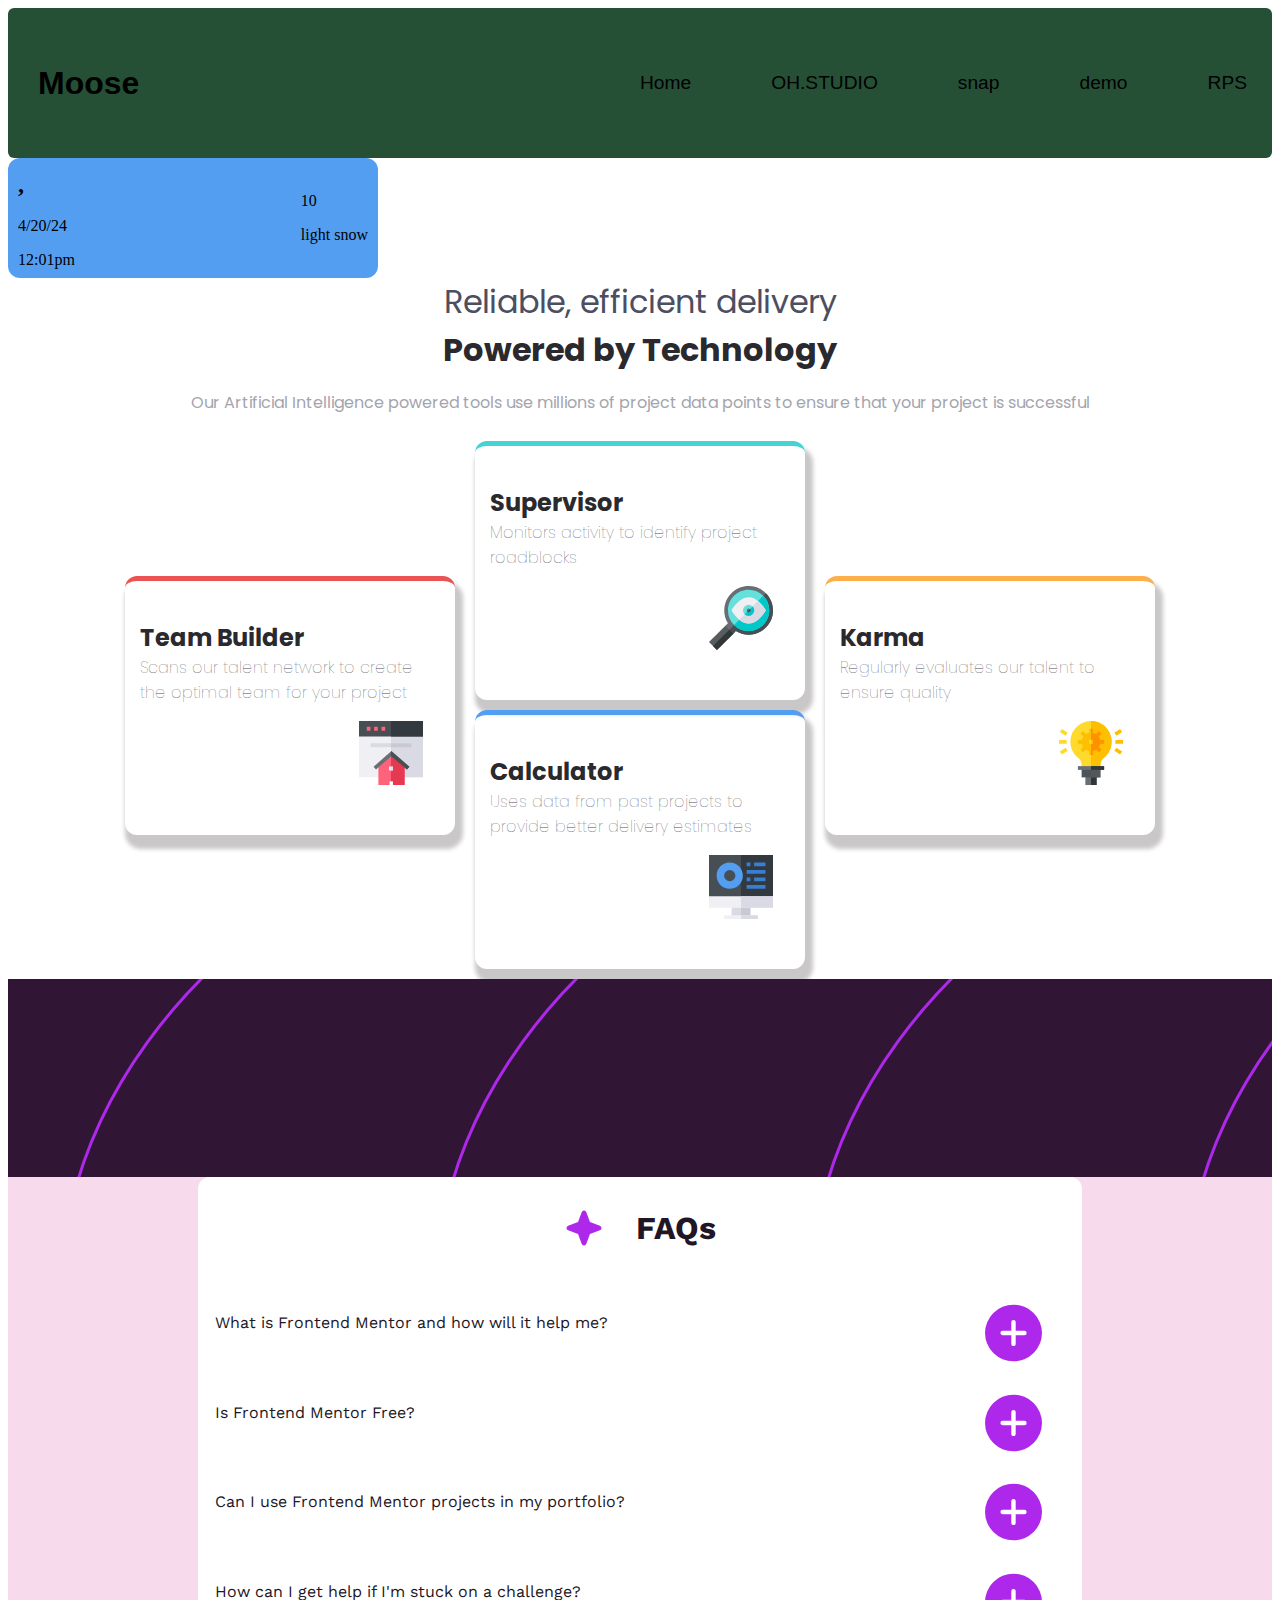
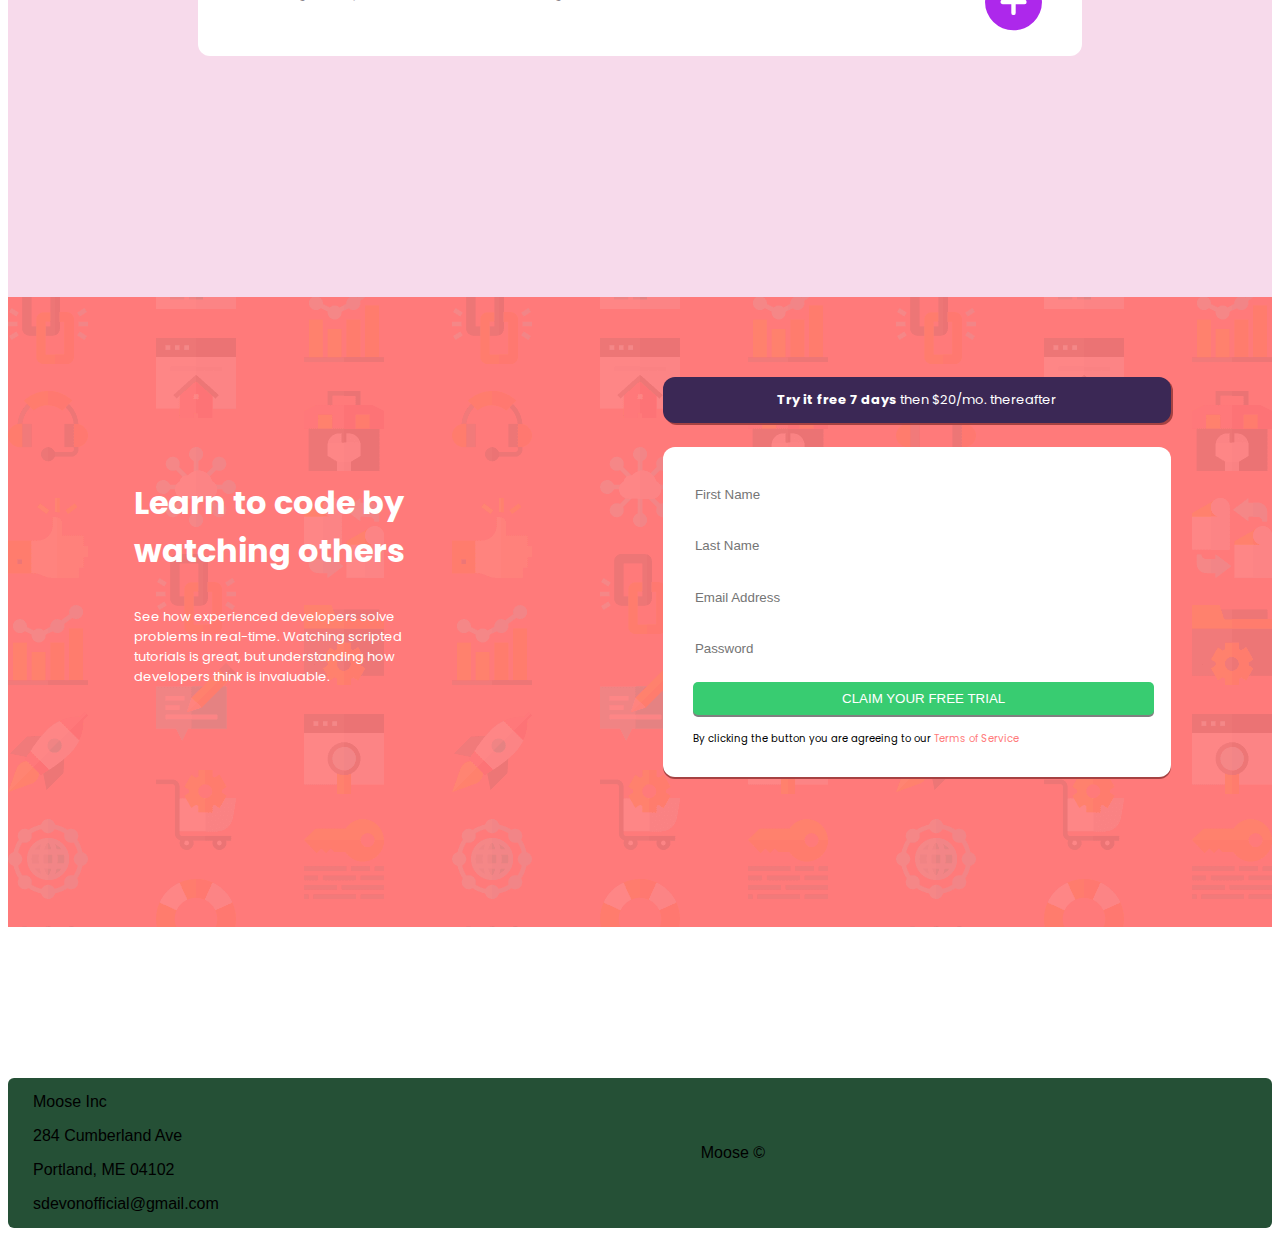
==== commit b06a27d9: "pls work" ====
--- a/index.html
+++ b/index.html
@@ -45,7 +45,7 @@
                <img class="weather_img" src="" alt="">
           </div>
           <div class="temp"> 
-               <p class="temperature">10° C</p>
+               <p class="temperature">10</p>
                <p class="description">light snow</p>
           </div>
      </div>
